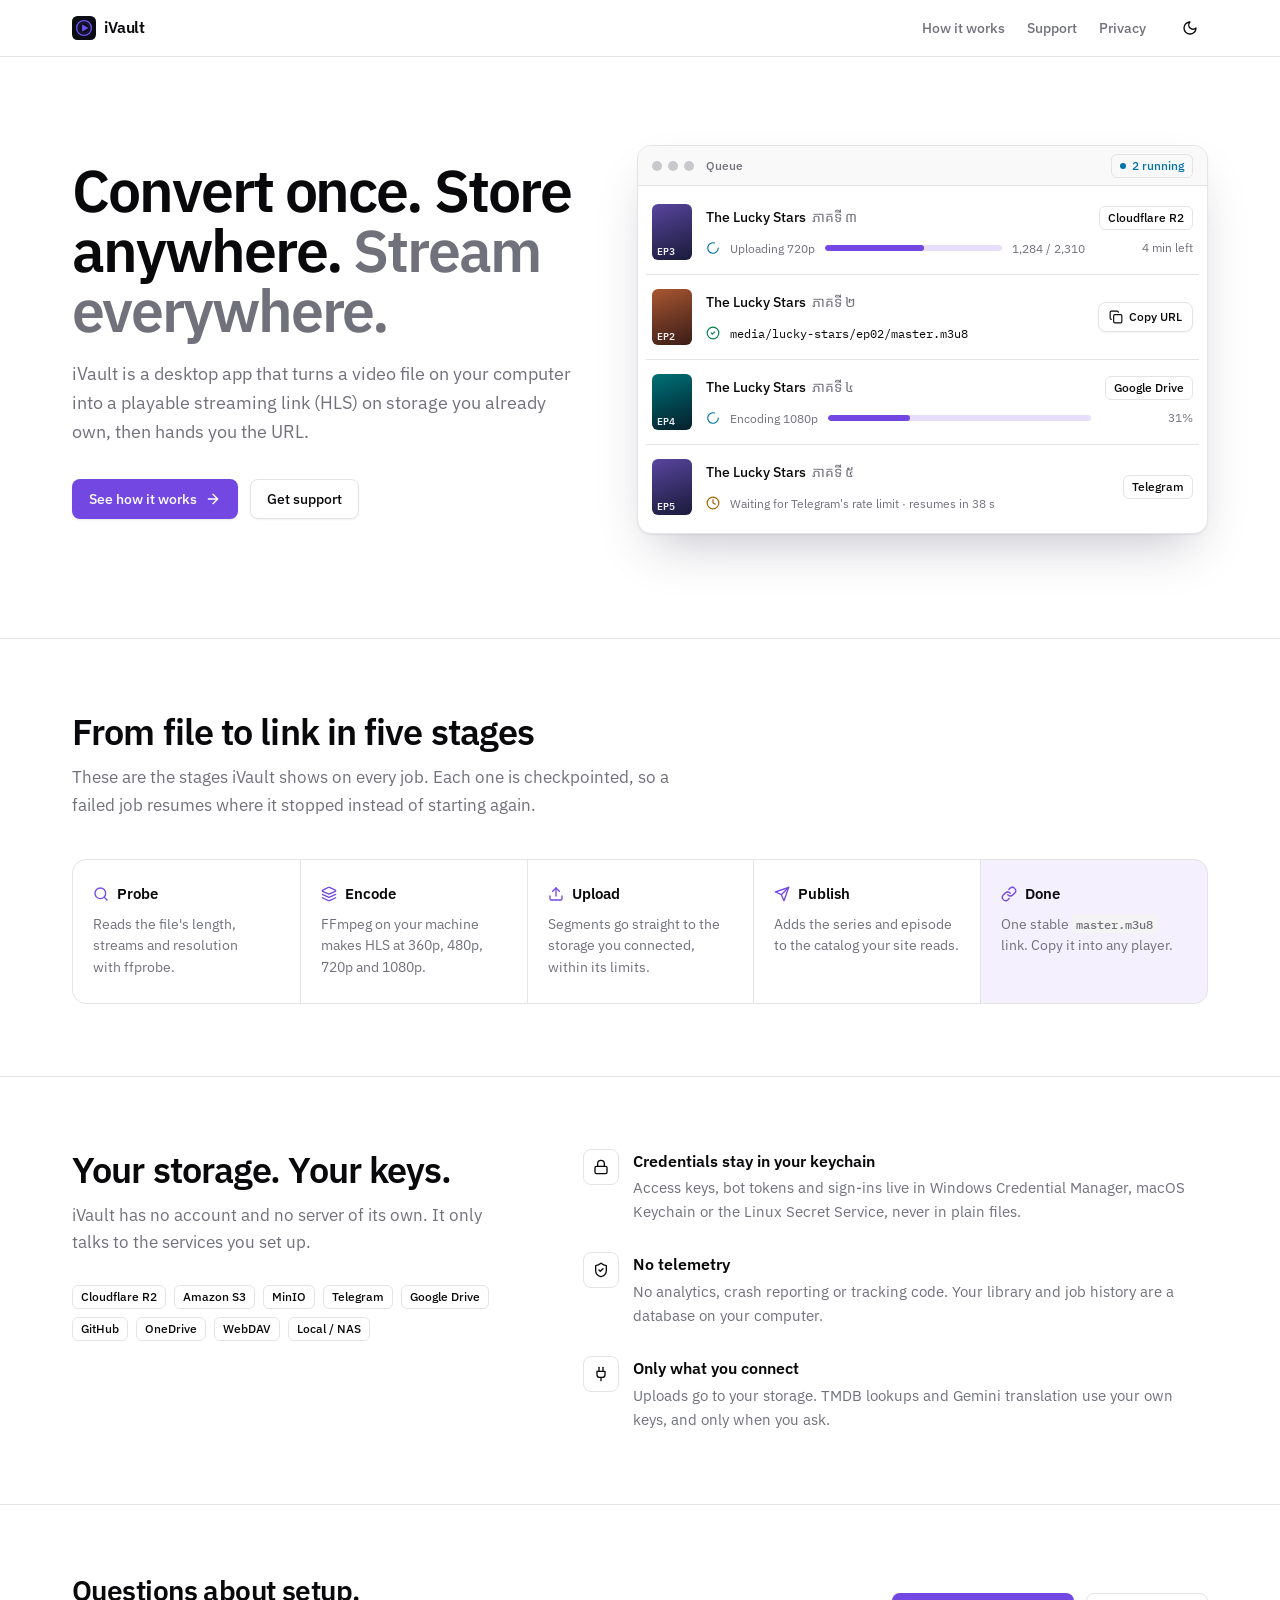
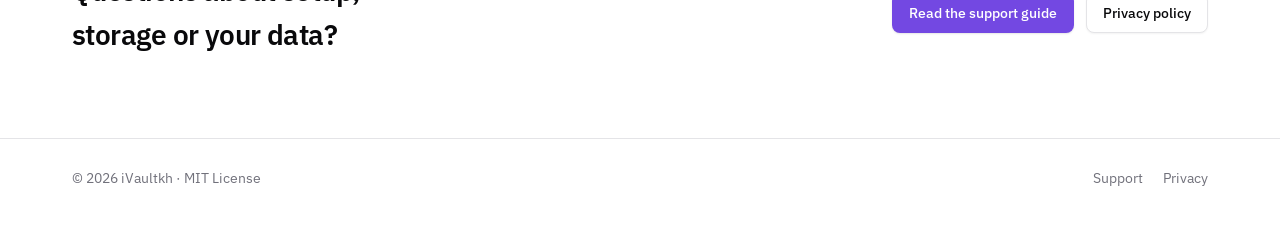
==== index.html @ d39bb7de "style: rebuild the site on the app's shadcn/ui theme Same tokens as the desktop app (zinc, violet pr" ====
<!doctype html>
<html lang="en">
<head>
  <meta charset="utf-8">
  <meta name="viewport" content="width=device-width, initial-scale=1">
  <title>iVault: video to a streaming link, on your own storage</title>
  <meta name="description" content="iVault turns a local video file into a stable HLS streaming link on storage you own: R2, S3, MinIO, Telegram, Google Drive, GitHub, OneDrive, WebDAV or a local folder.">
  <script src="assets/theme.js"></script>
  <link rel="icon" href="assets/logo.svg" type="image/svg+xml">
  <link rel="preconnect" href="https://fonts.googleapis.com">
  <link rel="preconnect" href="https://fonts.gstatic.com" crossorigin>
  <link rel="stylesheet" href="https://fonts.googleapis.com/css2?family=IBM+Plex+Mono:wght@400;500&family=IBM+Plex+Sans:wght@400;500;600&family=Noto+Sans+Khmer:wght@400;500&display=swap">
  <link rel="stylesheet" href="assets/site.css">
</head>
<body>
  <header class="site-header">
    <div class="container">
      <a class="logo" href="./"><img src="assets/logo.svg" alt="" width="24" height="24">iVault</a>
      <nav class="nav" aria-label="Site">
        <a class="wide" href="#how">How it works</a>
        <a href="support/">Support</a>
        <a href="privacy/">Privacy</a>
      </nav>
      <button class="btn btn-ghost btn-icon theme-toggle" type="button" aria-label="Toggle light and dark theme">
        <svg class="icon moon" viewBox="0 0 24 24" aria-hidden="true"><path d="M12 3a6 6 0 0 0 9 9 9 9 0 1 1-9-9Z"/></svg>
        <svg class="icon sun" viewBox="0 0 24 24" aria-hidden="true"><circle cx="12" cy="12" r="4"/><path d="M12 2v2M12 20v2m-7.07-17.07 1.41 1.41m11.32 11.32 1.41 1.41M2 12h2m16 0h2M6.34 17.66l-1.41 1.41M19.07 4.93l-1.41 1.41"/></svg>
      </button>
    </div>
  </header>

  <main>
    <section class="hero">
      <div class="container">
        <div>
          <h1>Convert once. Store anywhere. <span>Stream everywhere.</span></h1>
          <p class="lede">iVault is a desktop app that turns a video file on your computer into a playable streaming link (HLS) on storage you already own, then hands you the URL.</p>
          <div class="actions">
            <a class="btn btn-default" href="#how">
              See how it works
              <svg class="icon" viewBox="0 0 24 24" aria-hidden="true"><path d="M5 12h14m-7-7 7 7-7 7"/></svg>
            </a>
            <a class="btn btn-outline" href="support/">Get support</a>
          </div>
        </div>

        <figure class="window" style="margin:0" aria-label="The iVault queue, with four episodes in different stages">
          <div class="window-bar">
            <span class="lights" aria-hidden="true"><i></i><i></i><i></i></span>
            <span class="window-title">Queue</span>
            <span class="badge is-running"><span class="dot"></span>2 running</span>
          </div>
          <ul class="queue">
            <li class="job">
              <span class="poster" aria-hidden="true">EP3</span>
              <div class="job-title">The Lucky Stars<span class="km">ភាគទី ៣</span></div>
              <div class="job-side">
                <span class="badge">Cloudflare R2</span>
                <span class="tabular" style="color:var(--muted-foreground);font-size:12px">4 min left</span>
              </div>
              <div class="job-meta">
                <svg class="icon spin is-running" viewBox="0 0 24 24" aria-hidden="true" style="width:14px;height:14px"><path d="M21 12a9 9 0 1 1-6.22-8.56"/></svg>
                <span>Uploading 720p</span>
                <span class="progress live" style="--v:56%"><i></i></span>
                <span class="tabular count">1,284 / 2,310</span>
              </div>
            </li>
            <li class="job">
              <span class="poster p2" aria-hidden="true">EP2</span>
              <div class="job-title">The Lucky Stars<span class="km">ភាគទី ២</span></div>
              <div class="job-side">
                <span class="btn btn-outline btn-sm" aria-hidden="true">
                  <svg class="icon" viewBox="0 0 24 24" style="width:14px;height:14px"><rect width="14" height="14" x="8" y="8" rx="2"/><path d="M4 16c-1.1 0-2-.9-2-2V4c0-1.1.9-2 2-2h10c1.1 0 2 .9 2 2"/></svg>
                  Copy URL
                </span>
              </div>
              <div class="job-meta">
                <svg class="icon is-ready" viewBox="0 0 24 24" aria-hidden="true" style="width:14px;height:14px"><circle cx="12" cy="12" r="10"/><path d="m9 12 2 2 4-4"/></svg>
                <span class="url">media/lucky-stars/ep02/master.m3u8</span>
              </div>
            </li>
            <li class="job">
              <span class="poster p3" aria-hidden="true">EP4</span>
              <div class="job-title">The Lucky Stars<span class="km">ភាគទី ៤</span></div>
              <div class="job-side">
                <span class="badge">Google Drive</span>
                <span class="tabular" style="color:var(--muted-foreground);font-size:12px">31%</span>
              </div>
              <div class="job-meta">
                <svg class="icon spin is-running" viewBox="0 0 24 24" aria-hidden="true" style="width:14px;height:14px"><path d="M21 12a9 9 0 1 1-6.22-8.56"/></svg>
                <span>Encoding 1080p</span>
                <span class="progress" style="--v:31%"><i></i></span>
              </div>
            </li>
            <li class="job">
              <span class="poster" aria-hidden="true">EP5</span>
              <div class="job-title">The Lucky Stars<span class="km">ភាគទី ៥</span></div>
              <div class="job-side">
                <span class="badge">Telegram</span>
              </div>
              <div class="job-meta">
                <svg class="icon is-warn" viewBox="0 0 24 24" aria-hidden="true" style="width:14px;height:14px"><circle cx="12" cy="12" r="10"/><path d="M12 6v6l4 2"/></svg>
                <span class="grow">Waiting for Telegram's rate limit · resumes in <span class="tabular">38 s</span></span>
              </div>
            </li>
          </ul>
        </figure>
      </div>
    </section>

    <section class="section" id="how">
      <div class="container">
        <div class="section-head">
          <h2>From file to link in five stages</h2>
          <p>These are the stages iVault shows on every job. Each one is checkpointed, so a failed job resumes where it stopped instead of starting again.</p>
        </div>
        <ol class="pipeline">
          <li>
            <div class="stage"><svg class="icon" viewBox="0 0 24 24" aria-hidden="true"><circle cx="11" cy="11" r="8"/><path d="m21 21-4.3-4.3"/></svg>Probe</div>
            <p>Reads the file's length, streams and resolution with ffprobe.</p>
          </li>
          <li>
            <div class="stage"><svg class="icon" viewBox="0 0 24 24" aria-hidden="true"><path d="M12.83 2.18a2 2 0 0 0-1.66 0L2.6 6.08a1 1 0 0 0 0 1.83l8.58 3.91a2 2 0 0 0 1.66 0l8.58-3.9a1 1 0 0 0 0-1.83Z"/><path d="m22 17.65-9.17 4.16a2 2 0 0 1-1.66 0L2 17.65"/><path d="m22 12.65-9.17 4.16a2 2 0 0 1-1.66 0L2 12.65"/></svg>Encode</div>
            <p>FFmpeg on your machine makes HLS at 360p, 480p, 720p and 1080p.</p>
          </li>
          <li>
            <div class="stage"><svg class="icon" viewBox="0 0 24 24" aria-hidden="true"><path d="M21 15v4a2 2 0 0 1-2 2H5a2 2 0 0 1-2-2v-4"/><path d="m17 8-5-5-5 5"/><path d="M12 3v12"/></svg>Upload</div>
            <p>Segments go straight to the storage you connected, within its limits.</p>
          </li>
          <li>
            <div class="stage"><svg class="icon" viewBox="0 0 24 24" aria-hidden="true"><path d="m22 2-7 20-4-9-9-4Z"/><path d="M22 2 11 13"/></svg>Publish</div>
            <p>Adds the series and episode to the catalog your site reads.</p>
          </li>
          <li>
            <div class="stage"><svg class="icon" viewBox="0 0 24 24" aria-hidden="true"><path d="M10 13a5 5 0 0 0 7.54.54l3-3a5 5 0 0 0-7.07-7.07l-1.72 1.71"/><path d="M14 11a5 5 0 0 0-7.54-.54l-3 3a5 5 0 0 0 7.07 7.07l1.71-1.71"/></svg>Done</div>
            <p>One stable <code>master.m3u8</code> link. Copy it into any player.</p>
          </li>
        </ol>
      </div>
    </section>

    <section class="section">
      <div class="container split">
        <div class="section-head">
          <h2>Your storage. Your keys.</h2>
          <p>iVault has no account and no server of its own. It only talks to the services you set up.</p>
          <ul class="providers" aria-label="Supported storage">
            <li class="badge">Cloudflare R2</li><li class="badge">Amazon S3</li><li class="badge">MinIO</li>
            <li class="badge">Telegram</li><li class="badge">Google Drive</li><li class="badge">GitHub</li>
            <li class="badge">OneDrive</li><li class="badge">WebDAV</li><li class="badge">Local / NAS</li>
          </ul>
        </div>
        <ul class="facts">
          <li>
            <span class="icon-box"><svg class="icon" viewBox="0 0 24 24" aria-hidden="true"><rect width="18" height="11" x="3" y="11" rx="2"/><path d="M7 11V7a5 5 0 0 1 10 0v4"/></svg></span>
            <b>Credentials stay in your keychain</b>
            <p>Access keys, bot tokens and sign-ins live in Windows Credential Manager, macOS Keychain or the Linux Secret Service, never in plain files.</p>
          </li>
          <li>
            <span class="icon-box"><svg class="icon" viewBox="0 0 24 24" aria-hidden="true"><path d="M20 13c0 5-3.5 7.5-7.66 8.95a1 1 0 0 1-.67-.01C7.5 20.5 4 18 4 13V6a1 1 0 0 1 1-1c2 0 4.5-1.2 6.24-2.72a1.17 1.17 0 0 1 1.52 0C14.51 3.81 17 5 19 5a1 1 0 0 1 1 1z"/><path d="m9 12 2 2 4-4"/></svg></span>
            <b>No telemetry</b>
            <p>No analytics, crash reporting or tracking code. Your library and job history are a database on your computer.</p>
          </li>
          <li>
            <span class="icon-box"><svg class="icon" viewBox="0 0 24 24" aria-hidden="true"><path d="M12 22v-5"/><path d="M9 8V2"/><path d="M15 8V2"/><path d="M18 8v5a4 4 0 0 1-4 4h-4a4 4 0 0 1-4-4V8Z"/></svg></span>
            <b>Only what you connect</b>
            <p>Uploads go to your storage. TMDB lookups and Gemini translation use your own keys, and only when you ask.</p>
          </li>
        </ul>
      </div>
    </section>

    <section class="cta-band">
      <div class="container">
        <h2>Questions about setup, storage or your data?</h2>
        <div class="actions">
          <a class="btn btn-default" href="support/">Read the support guide</a>
          <a class="btn btn-outline" href="privacy/">Privacy policy</a>
        </div>
      </div>
    </section>
  </main>

  <footer class="site-footer">
    <div class="container">
      <span>© 2026 iVaultkh · MIT License</span>
      <nav aria-label="Footer"><a href="support/">Support</a><a href="privacy/">Privacy</a></nav>
    </div>
  </footer>
</body>
</html>
---- assets/site.css ----
/* iVault site. Tokens are copied from the desktop app's shadcn/ui theme
   (ivault/apps/desktop/src/assets/index.css) so the site and the app are one
   product: zinc neutrals, the brand violet as --primary, radius 0.625rem,
   IBM Plex. `.dark` on <html> switches theme, exactly as in the app. */

:root {
  --radius: 0.625rem;
  --background: oklch(1 0 0);
  --foreground: oklch(0.141 0.005 285.823);
  --card: oklch(1 0 0);
  --card-foreground: oklch(0.141 0.005 285.823);
  --primary: oklch(0.54 0.22 290);
  --primary-foreground: oklch(1 0 0);
  --secondary: oklch(0.967 0.001 286.375);
  --secondary-foreground: oklch(0.21 0.006 285.885);
  --muted: oklch(0.967 0.001 286.375);
  --muted-foreground: oklch(0.552 0.016 285.938);
  --accent: oklch(0.967 0.001 286.375);
  --accent-foreground: oklch(0.21 0.006 285.885);
  --border: oklch(0.92 0.004 286.32);
  --input: oklch(0.92 0.004 286.32);
  --ring: oklch(0.55 0.21 290);
  --link: oklch(0.5 0.22 290);
  --status-ready: oklch(0.52 0.14 155);
  --status-running: oklch(0.52 0.13 235);
  --status-warn: oklch(0.55 0.13 70);
  --shadow-window: 0 1px 2px oklch(0 0 0 / 0.06), 0 24px 48px -16px oklch(0.3 0.05 290 / 0.28);
  --font-sans: "IBM Plex Sans", "Noto Sans Khmer", ui-sans-serif, system-ui, -apple-system, "Segoe UI", sans-serif;
  --font-mono: "IBM Plex Mono", ui-monospace, SFMono-Regular, Menlo, "Noto Sans Khmer", monospace;
  --ease-out: cubic-bezier(0.16, 1, 0.3, 1);
  color-scheme: light;
}

.dark {
  --background: oklch(0.141 0.005 285.823);
  --foreground: oklch(0.985 0 0);
  --card: oklch(0.21 0.006 285.885);
  --card-foreground: oklch(0.985 0 0);
  --primary: oklch(0.58 0.21 290);
  --primary-foreground: oklch(1 0 0);
  --secondary: oklch(0.274 0.006 286.033);
  --secondary-foreground: oklch(0.985 0 0);
  --muted: oklch(0.274 0.006 286.033);
  --muted-foreground: oklch(0.705 0.015 286.067);
  --accent: oklch(0.274 0.006 286.033);
  --accent-foreground: oklch(0.985 0 0);
  --border: oklch(1 0 0 / 10%);
  --input: oklch(1 0 0 / 15%);
  --ring: oklch(0.68 0.18 290);
  --link: oklch(0.78 0.13 290);
  --status-ready: oklch(0.8 0.16 158);
  --status-running: oklch(0.82 0.12 210);
  --status-warn: oklch(0.85 0.14 85);
  --shadow-window: 0 1px 2px oklch(0 0 0 / 0.4), 0 32px 64px -20px oklch(0 0 0 / 0.7);
  color-scheme: dark;
}

/* ---------- base ---------- */
*, *::before, *::after { box-sizing: border-box; border-color: var(--border); }
html { -webkit-text-size-adjust: 100%; scroll-padding-top: 80px; scrollbar-color: color-mix(in oklch, var(--muted-foreground) 45%, transparent) transparent; }
body {
  margin: 0;
  background: var(--background);
  color: var(--foreground);
  font: 400 16px/1.6 var(--font-sans);
  -webkit-font-smoothing: antialiased;
}
::selection { background: color-mix(in oklch, var(--primary) 30%, transparent); }
:focus-visible { outline: 2px solid var(--ring); outline-offset: 2px; border-radius: calc(var(--radius) - 4px); }
a { color: inherit; text-underline-offset: 4px; }
code { font-family: var(--font-mono); font-size: 0.875em; }
p code, li code, td code {
  background: var(--muted); border-radius: calc(var(--radius) - 6px);
  padding: 0.1em 0.35em; font-weight: 500;
}
h1, h2, h3 { text-wrap: balance; }
p { text-wrap: pretty; }
.tabular { font-variant-numeric: tabular-nums; }

.icon {
  width: 16px; height: 16px; flex: none;
  fill: none; stroke: currentColor; stroke-width: 2; stroke-linecap: round; stroke-linejoin: round;
}

.container { width: 100%; max-width: 1200px; margin: 0 auto; padding: 0 16px; }
@media (min-width: 768px) { .container { padding: 0 32px; } }

/* ---------- header ---------- */
.site-header {
  position: sticky; top: 0; z-index: 10;
  border-bottom: 1px solid var(--border);
  background: color-mix(in oklch, var(--background) 88%, transparent);
  backdrop-filter: saturate(1.4) blur(10px);
}
.site-header .container { display: flex; align-items: center; gap: 16px; height: 56px; }
.logo { display: inline-flex; align-items: center; gap: 8px; font-weight: 600; text-decoration: none; letter-spacing: -0.01em; }
.logo img { width: 24px; height: 24px; }
.nav { display: flex; align-items: center; gap: 2px; margin-left: auto; }
.nav a {
  font-size: 14px; font-weight: 500; color: var(--muted-foreground); text-decoration: none;
  padding: 6px 10px; border-radius: calc(var(--radius) - 2px);
  transition: color 150ms, background-color 150ms;
}
.nav a:hover { color: var(--foreground); background: var(--accent); }
.nav a[aria-current="page"] { color: var(--foreground); }

/* ---------- shadcn: button ---------- */
.btn {
  display: inline-flex; align-items: center; justify-content: center; gap: 8px;
  height: 40px; padding: 0 16px; border-radius: calc(var(--radius) - 2px);
  font: 500 14px/1 var(--font-sans); white-space: nowrap; text-decoration: none; cursor: pointer;
  border: 1px solid transparent; color: inherit; background: none;
  transition: background-color 150ms, color 150ms, border-color 150ms;
}
.btn-default { background: var(--primary); color: var(--primary-foreground); box-shadow: 0 1px 2px oklch(0 0 0 / 0.1); }
.btn-default:hover { background: color-mix(in oklch, var(--primary) 88%, black); }
.btn-outline { background: var(--background); border-color: var(--input); color: var(--foreground); box-shadow: 0 1px 2px oklch(0 0 0 / 0.05); }
.btn-outline:hover { background: var(--accent); }
.btn-ghost:hover { background: var(--accent); }
.btn-sm { height: 30px; padding: 0 10px; font-size: 12px; gap: 6px; }
.btn-icon { width: 36px; height: 36px; padding: 0; }

/* the toggle shows the theme you would switch to */
.theme-toggle .sun { display: none; }
.dark .theme-toggle .sun { display: block; }
.dark .theme-toggle .moon { display: none; }

/* ---------- shadcn: badge ---------- */
.badge {
  display: inline-flex; align-items: center; gap: 6px;
  border: 1px solid var(--border); border-radius: calc(var(--radius) - 4px);
  padding: 2px 8px; font-size: 12px; font-weight: 500; line-height: 18px; white-space: nowrap;
}
.badge .dot { width: 6px; height: 6px; border-radius: 50%; background: currentColor; }
.is-ready { color: var(--status-ready); }
.is-running { color: var(--status-running); }
.is-warn { color: var(--status-warn); }

/* ---------- hero ---------- */
.hero { padding: 56px 0 72px; }
.hero .container { display: grid; gap: 48px; align-items: center; }
@media (min-width: 1024px) {
  .hero { padding: 88px 0 104px; }
  .hero .container { grid-template-columns: minmax(0, 1fr) minmax(0, 1.12fr); gap: 56px; }
}
.hero h1 {
  margin: 0 0 20px; font-weight: 600; letter-spacing: -0.035em; line-height: 1.02;
  font-size: clamp(40px, 4.6vw, 62px);
}
.hero h1 span { color: var(--muted-foreground); }
.lede { margin: 0 0 32px; font-size: 18px; line-height: 1.6; color: var(--muted-foreground); max-width: 46ch; }
.actions { display: flex; flex-wrap: wrap; gap: 12px; }

/* The app, drawn: one queue window, the thing iVault actually is. */
.window {
  border: 1px solid var(--border); border-radius: calc(var(--radius) + 4px);
  background: var(--card); box-shadow: var(--shadow-window); overflow: hidden;
  font-size: 13px;
}
.window-bar {
  display: flex; align-items: center; gap: 12px; height: 40px; padding: 0 14px;
  border-bottom: 1px solid var(--border); background: color-mix(in oklch, var(--muted) 55%, var(--card));
}
.lights { display: flex; gap: 6px; }
.lights i { width: 10px; height: 10px; border-radius: 50%; background: color-mix(in oklch, var(--muted-foreground) 35%, transparent); }
.window-title { font-weight: 500; color: var(--muted-foreground); font-size: 12px; }
.window-bar .badge { margin-left: auto; }
.queue { list-style: none; margin: 0; padding: 4px 8px; }
.job {
  display: grid; grid-template-columns: 40px minmax(0, 1fr) auto; gap: 6px 14px; align-items: center;
  padding: 14px 6px;
}
.job + .job { border-top: 1px solid var(--border); }
.poster {
  grid-row: span 2; width: 40px; height: 56px; border-radius: 6px;
  background: linear-gradient(160deg, oklch(0.46 0.14 290), oklch(0.24 0.06 280));
  display: grid; place-items: end start; padding: 5px;
  color: oklch(1 0 0 / 0.92); font: 600 10px/1 var(--font-mono);
}
.poster.p2 { background: linear-gradient(160deg, oklch(0.55 0.12 45), oklch(0.27 0.05 30)); }
.poster.p3 { background: linear-gradient(160deg, oklch(0.5 0.09 200), oklch(0.23 0.04 230)); }
.job-title { font-weight: 500; font-size: 14px; white-space: nowrap; overflow: hidden; text-overflow: ellipsis; }
.job-title .km { color: var(--muted-foreground); font-weight: 400; margin-left: 6px; }
.job-meta { display: flex; align-items: center; gap: 10px; color: var(--muted-foreground); font-size: 12px; min-width: 0; }
.job-meta .url { flex: 1; min-width: 0; font-family: var(--font-mono); overflow: hidden; text-overflow: ellipsis; white-space: nowrap; color: var(--foreground); }
.job-meta .grow { flex: 1; min-width: 0; }
.job-side { grid-row: span 2; display: flex; flex-direction: column; align-items: flex-end; gap: 8px; }
.progress { position: relative; height: 6px; border-radius: 999px; background: color-mix(in oklch, var(--primary) 18%, transparent); overflow: hidden; flex: 1; min-width: 60px; }
.progress > i { position: absolute; inset: 0 auto 0 0; width: var(--v); background: var(--primary); border-radius: inherit; }
.spin { animation: spin 1s linear infinite; }
@keyframes spin { to { transform: rotate(360deg); } }

/* The one authored moment: the running upload keeps moving. */
.progress.live > i { animation: fill 9s var(--ease-out) infinite alternate; }
@keyframes fill { from { width: 48%; } to { width: 71%; } }
@media (prefers-reduced-motion: reduce) {
  .spin, .progress.live > i { animation: none; }
}
@media (max-width: 560px) {
  .job { grid-template-columns: 34px minmax(0, 1fr); }
  .poster { grid-row: span 3; width: 34px; height: 48px; align-self: start; }
  .job-side { grid-column: 2; grid-row: auto; flex-direction: row; align-items: center; }
  .job-meta { grid-column: 2; flex-wrap: wrap; row-gap: 6px; }
  .job-meta .progress { flex-basis: 100%; order: 3; }
  .job-meta .count { display: none; }
  .nav .wide { display: none; }
  .window-bar .badge { display: none; }
}

/* ---------- sections ---------- */
.section { padding: 72px 0; border-top: 1px solid var(--border); }
.section-head { max-width: 640px; margin-bottom: 40px; }
.section h2 { margin: 0 0 12px; font-size: clamp(26px, 3.4vw, 36px); line-height: 1.15; letter-spacing: -0.025em; font-weight: 600; }
.section-head p { margin: 0; color: var(--muted-foreground); font-size: 17px; }

/* Pipeline: one strip, with the stage names the app shows. */
.pipeline {
  list-style: none; margin: 0; padding: 0;
  display: grid; grid-template-columns: repeat(5, minmax(0, 1fr));
  border: 1px solid var(--border); border-radius: calc(var(--radius) + 4px); overflow: hidden;
}
.pipeline li { padding: 22px 20px 24px; }
.pipeline li + li { border-left: 1px solid var(--border); }
.stage { display: flex; align-items: center; gap: 8px; font-weight: 600; font-size: 15px; margin-bottom: 8px; }
.stage .icon { color: var(--primary); }
.pipeline p { margin: 0; font-size: 14px; color: var(--muted-foreground); line-height: 1.55; }
.pipeline li:last-child { background: color-mix(in oklch, var(--primary) 8%, transparent); }
@media (max-width: 900px) {
  .pipeline { grid-template-columns: 1fr; }
  .pipeline li + li { border-left: 0; border-top: 1px solid var(--border); }
}

.split { display: grid; gap: 40px; }
@media (min-width: 900px) { .split { grid-template-columns: minmax(0, 5fr) minmax(0, 7fr); gap: 64px; } }
.split .section-head { margin: 0; }
.facts { list-style: none; margin: 0; padding: 0; display: grid; gap: 28px; }
.facts li { display: grid; grid-template-columns: 36px 1fr; gap: 2px 14px; }
.icon-box {
  grid-row: span 2; width: 36px; height: 36px; display: grid; place-items: center;
  border: 1px solid var(--border); border-radius: calc(var(--radius) - 2px); background: var(--card);
}
.facts b { font-weight: 600; }
.facts p { margin: 0; color: var(--muted-foreground); font-size: 15px; }
.providers { display: flex; flex-wrap: wrap; gap: 8px; margin: 28px 0 0; padding: 0; list-style: none; }

.cta-band { padding: 64px 0 80px; border-top: 1px solid var(--border); }
.cta-band .container { display: flex; flex-wrap: wrap; align-items: center; justify-content: space-between; gap: 24px; }
.cta-band h2 { margin: 0; font-size: clamp(22px, 2.6vw, 28px); letter-spacing: -0.02em; font-weight: 600; max-width: 30ch; }

/* ---------- docs layout (privacy, support) ---------- */
.docs { display: grid; gap: 48px; padding-top: 48px; padding-bottom: 96px; }
@media (min-width: 1024px) { .docs { grid-template-columns: minmax(0, 1fr) 200px; gap: 72px; padding-top: 64px; } }
.prose { max-width: 72ch; min-width: 0; }
.prose h1 { margin: 0 0 12px; font-size: clamp(32px, 4.4vw, 44px); letter-spacing: -0.03em; line-height: 1.1; font-weight: 600; }
.prose .meta { margin: 0 0 32px; color: var(--muted-foreground); font-size: 15px; }
.prose h2 { margin: 56px 0 12px; font-size: 22px; letter-spacing: -0.015em; font-weight: 600; padding-bottom: 8px; border-bottom: 1px solid var(--border); }
.prose h3 { margin: 28px 0 6px; font-size: 17px; font-weight: 600; }
.prose p, .prose li { color: color-mix(in oklch, var(--foreground) 86%, var(--muted-foreground)); }
.prose ul, .prose ol { padding-left: 20px; }
.prose li { margin: 8px 0; }
.prose li::marker { color: var(--muted-foreground); }
.prose a:not(.btn) { color: var(--link); font-weight: 500; }

.toc { position: sticky; top: 88px; align-self: start; font-size: 14px; display: none; }
@media (min-width: 1024px) { .toc { display: block; } }
.toc p { margin: 0 0 10px; font-weight: 500; }
.toc ul { list-style: none; margin: 0; padding: 0; display: grid; gap: 8px; }
.toc a { color: var(--muted-foreground); text-decoration: none; }
.toc a:hover { color: var(--foreground); }

/* shadcn: alert */
.alert {
  display: grid; grid-template-columns: 16px 1fr; gap: 4px 12px;
  border: 1px solid var(--border); border-radius: var(--radius); background: var(--card);
  padding: 16px;
}
.alert .icon { color: var(--primary); margin-top: 4px; }
.alert-title { font-weight: 600; }
.alert-body { grid-column: 2; margin: 0; color: var(--muted-foreground) !important; font-size: 15px; }

/* shadcn: table */
.table-wrap { border: 1px solid var(--border); border-radius: var(--radius); overflow-x: auto; margin: 16px 0; }
.table-wrap table { width: 100%; min-width: 600px; border-collapse: collapse; font-size: 14px; }
.table-wrap th {
  text-align: left; font-weight: 500; color: var(--muted-foreground);
  height: 40px; padding: 0 14px; background: color-mix(in oklch, var(--muted) 50%, transparent);
  border-bottom: 1px solid var(--border);
}
.table-wrap td { padding: 12px 14px; vertical-align: top; border-bottom: 1px solid var(--border); }
.table-wrap tr:last-child td { border-bottom: 0; }
.table-wrap td:first-child { font-weight: 500; }
.table-wrap td small { display: block; color: var(--muted-foreground); font-weight: 400; font-size: 13px; }

/* shadcn: card */
.card { border: 1px solid var(--border); border-radius: calc(var(--radius) + 4px); background: var(--card); color: var(--card-foreground); padding: 24px; }
.contact { display: flex; flex-wrap: wrap; align-items: center; justify-content: space-between; gap: 16px 24px; }
.contact h2 { margin: 0 0 4px; font-size: 18px; border: 0; padding: 0; letter-spacing: -0.01em; }
.contact p { margin: 0; color: var(--muted-foreground); font-size: 15px; max-width: 52ch; }

/* shadcn: accordion, on native <details> */
.accordion { border-top: 1px solid var(--border); }
.prose h2 + .accordion { border-top: 0; }
.accordion details { border-bottom: 1px solid var(--border); }
.accordion summary {
  display: flex; align-items: center; justify-content: space-between; gap: 16px;
  padding: 16px 0; font-weight: 500; cursor: pointer; list-style: none;
}
.accordion summary::-webkit-details-marker { display: none; }
.accordion summary:hover { text-decoration: underline; }
.accordion summary .icon { color: var(--muted-foreground); transition: transform 200ms var(--ease-out); }
.accordion details[open] summary .icon { transform: rotate(180deg); }
.accordion .panel { padding: 0 0 18px; }
.accordion .panel p { margin: 0 0 10px; }
.accordion .panel ol { margin: 0; }

/* ---------- footer ---------- */
.site-footer { border-top: 1px solid var(--border); padding: 28px 0 36px; font-size: 14px; color: var(--muted-foreground); }
.site-footer .container { display: flex; flex-wrap: wrap; gap: 12px 24px; justify-content: space-between; align-items: center; }
.site-footer nav { display: flex; gap: 20px; }
.site-footer a { text-decoration: none; }
.site-footer a:hover { color: var(--foreground); }
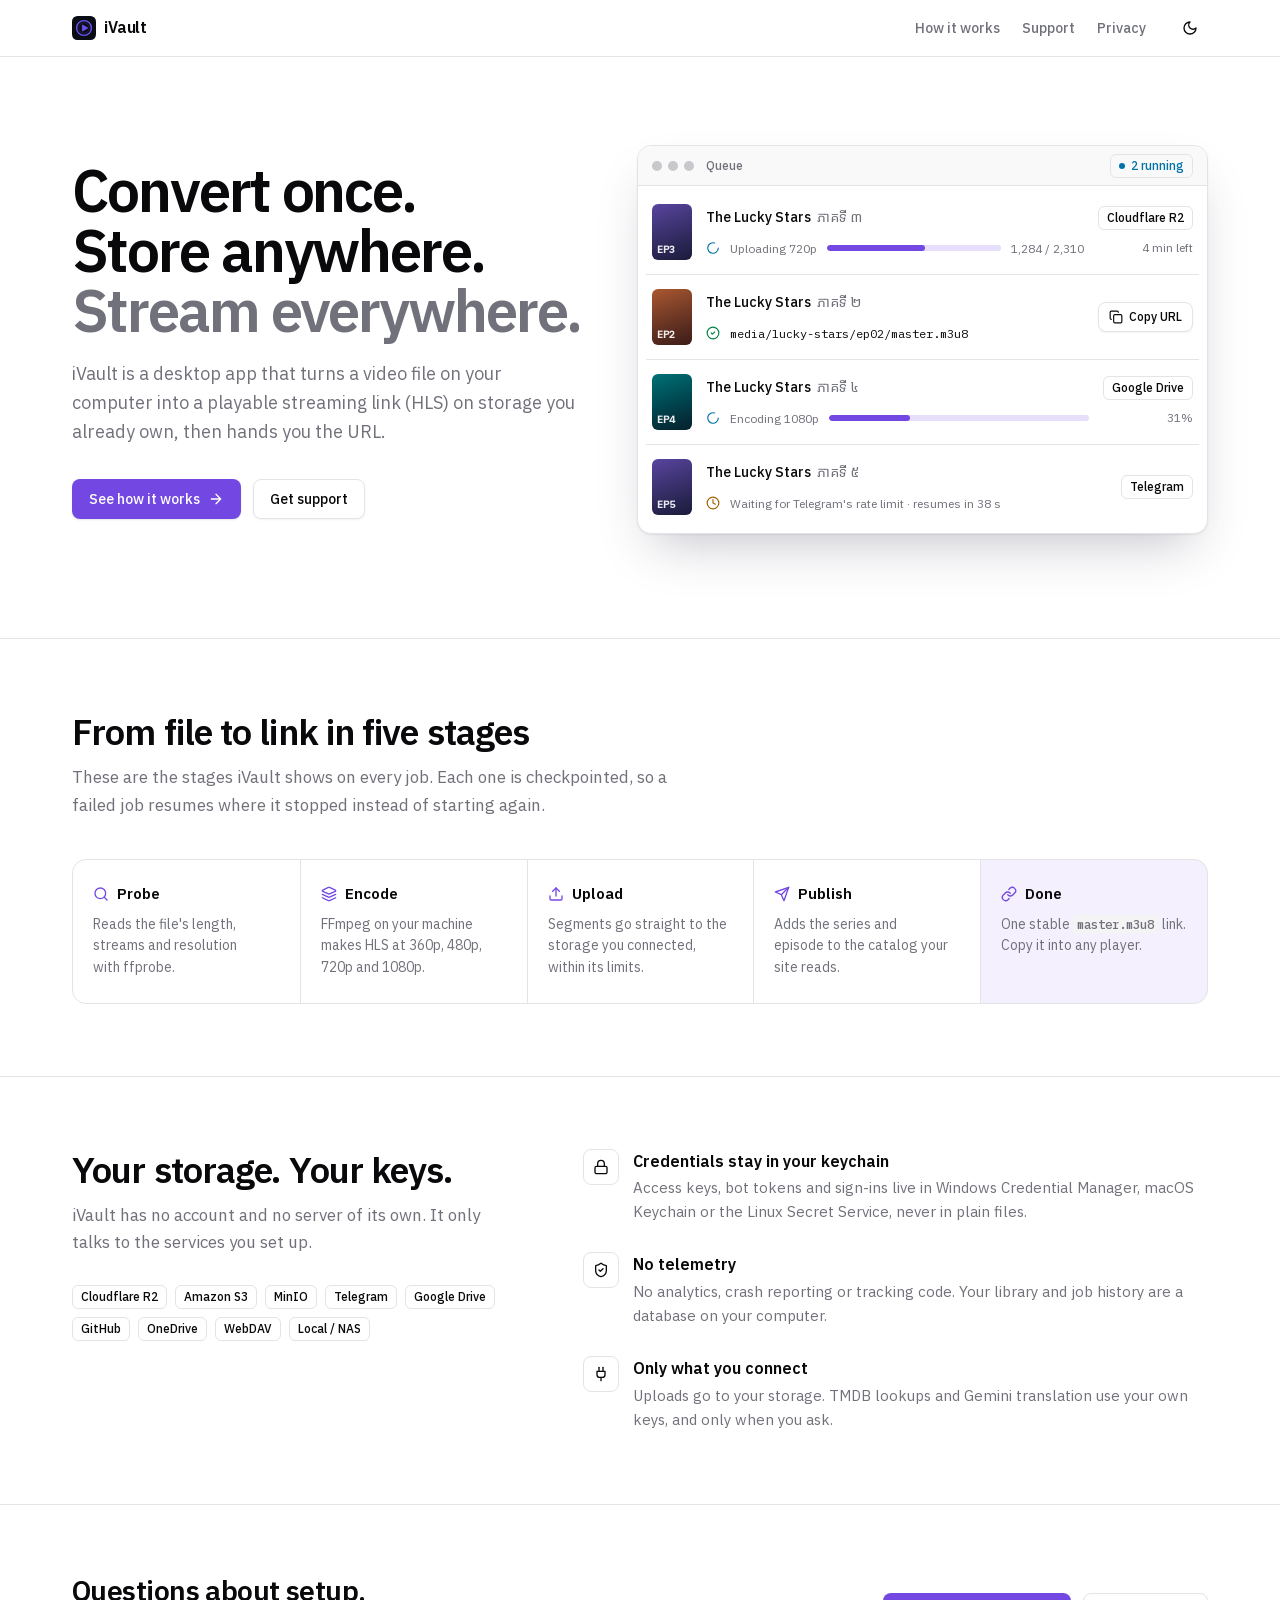
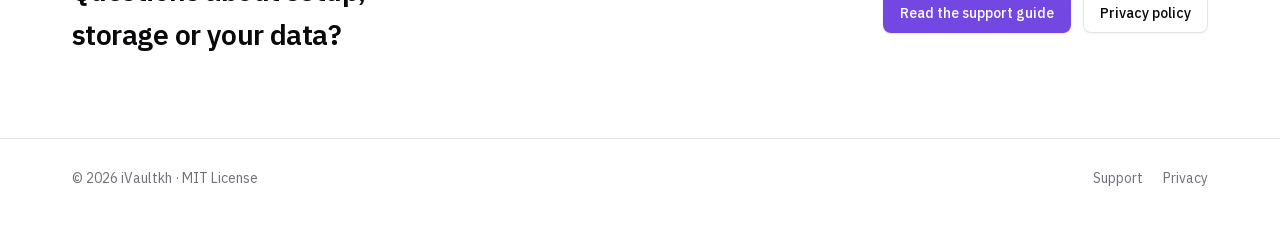
==== commit e5193f2f: "perf(privacy): self-host the fonts; the site makes no third-party requests IBM Plex Sans/Mono and No" ====
--- a/index.html
+++ b/index.html
@@ -7,9 +7,7 @@
   <meta name="description" content="iVault turns a local video file into a stable HLS streaming link on storage you own: R2, S3, MinIO, Telegram, Google Drive, GitHub, OneDrive, WebDAV or a local folder.">
   <script src="assets/theme.js"></script>
   <link rel="icon" href="assets/logo.svg" type="image/svg+xml">
-  <link rel="preconnect" href="https://fonts.googleapis.com">
-  <link rel="preconnect" href="https://fonts.gstatic.com" crossorigin>
-  <link rel="stylesheet" href="https://fonts.googleapis.com/css2?family=IBM+Plex+Mono:wght@400;500&family=IBM+Plex+Sans:wght@400;500;600&family=Noto+Sans+Khmer:wght@400;500&display=swap">
+  <link rel="stylesheet" href="assets/fonts.css">
   <link rel="stylesheet" href="assets/site.css">
 </head>
 <body>
--- a/assets/fonts.css
+++ b/assets/fonts.css
@@ -0,0 +1,158 @@
+/* Self-hosted from Google Fonts (OFL): IBM Plex Sans, IBM Plex Mono and
+   Noto Sans Khmer, Latin and Khmer subsets only. No request leaves this site. */
+/* latin-ext */
+@font-face {
+  font-family: 'IBM Plex Mono';
+  font-style: normal;
+  font-weight: 400;
+  font-display: swap;
+  src: url(fonts/ibm-plex-mono-latin-ext-400.woff2) format('woff2');
+  unicode-range: U+0100-02BA, U+02BD-02C5, U+02C7-02CC, U+02CE-02D7, U+02DD-02FF, U+0304, U+0308, U+0329, U+1D00-1DBF, U+1E00-1E9F, U+1EF2-1EFF, U+2020, U+20A0-20AB, U+20AD-20C0, U+2113, U+2C60-2C7F, U+A720-A7FF;
+}
+/* latin */
+@font-face {
+  font-family: 'IBM Plex Mono';
+  font-style: normal;
+  font-weight: 400;
+  font-display: swap;
+  src: url(fonts/ibm-plex-mono-latin-400.woff2) format('woff2');
+  unicode-range: U+0000-00FF, U+0131, U+0152-0153, U+02BB-02BC, U+02C6, U+02DA, U+02DC, U+0304, U+0308, U+0329, U+2000-206F, U+20AC, U+2122, U+2191, U+2193, U+2212, U+2215, U+FEFF, U+FFFD;
+}
+/* latin-ext */
+@font-face {
+  font-family: 'IBM Plex Mono';
+  font-style: normal;
+  font-weight: 500;
+  font-display: swap;
+  src: url(fonts/ibm-plex-mono-latin-ext-500.woff2) format('woff2');
+  unicode-range: U+0100-02BA, U+02BD-02C5, U+02C7-02CC, U+02CE-02D7, U+02DD-02FF, U+0304, U+0308, U+0329, U+1D00-1DBF, U+1E00-1E9F, U+1EF2-1EFF, U+2020, U+20A0-20AB, U+20AD-20C0, U+2113, U+2C60-2C7F, U+A720-A7FF;
+}
+/* latin */
+@font-face {
+  font-family: 'IBM Plex Mono';
+  font-style: normal;
+  font-weight: 500;
+  font-display: swap;
+  src: url(fonts/ibm-plex-mono-latin-500.woff2) format('woff2');
+  unicode-range: U+0000-00FF, U+0131, U+0152-0153, U+02BB-02BC, U+02C6, U+02DA, U+02DC, U+0304, U+0308, U+0329, U+2000-206F, U+20AC, U+2122, U+2191, U+2193, U+2212, U+2215, U+FEFF, U+FFFD;
+}
+/* latin-ext */
+@font-face {
+  font-family: 'IBM Plex Sans';
+  font-style: normal;
+  font-weight: 400;
+  font-stretch: 100%;
+  font-display: swap;
+  src: url(fonts/ibm-plex-sans-latin-ext-400.woff2) format('woff2');
+  unicode-range: U+0100-02BA, U+02BD-02C5, U+02C7-02CC, U+02CE-02D7, U+02DD-02FF, U+0304, U+0308, U+0329, U+1D00-1DBF, U+1E00-1E9F, U+1EF2-1EFF, U+2020, U+20A0-20AB, U+20AD-20C0, U+2113, U+2C60-2C7F, U+A720-A7FF;
+}
+/* latin */
+@font-face {
+  font-family: 'IBM Plex Sans';
+  font-style: normal;
+  font-weight: 400;
+  font-stretch: 100%;
+  font-display: swap;
+  src: url(fonts/ibm-plex-sans-latin-400.woff2) format('woff2');
+  unicode-range: U+0000-00FF, U+0131, U+0152-0153, U+02BB-02BC, U+02C6, U+02DA, U+02DC, U+0304, U+0308, U+0329, U+2000-206F, U+20AC, U+2122, U+2191, U+2193, U+2212, U+2215, U+FEFF, U+FFFD;
+}
+/* latin-ext */
+@font-face {
+  font-family: 'IBM Plex Sans';
+  font-style: normal;
+  font-weight: 500;
+  font-stretch: 100%;
+  font-display: swap;
+  src: url(fonts/ibm-plex-sans-latin-ext-400.woff2) format('woff2');
+  unicode-range: U+0100-02BA, U+02BD-02C5, U+02C7-02CC, U+02CE-02D7, U+02DD-02FF, U+0304, U+0308, U+0329, U+1D00-1DBF, U+1E00-1E9F, U+1EF2-1EFF, U+2020, U+20A0-20AB, U+20AD-20C0, U+2113, U+2C60-2C7F, U+A720-A7FF;
+}
+/* latin */
+@font-face {
+  font-family: 'IBM Plex Sans';
+  font-style: normal;
+  font-weight: 500;
+  font-stretch: 100%;
+  font-display: swap;
+  src: url(fonts/ibm-plex-sans-latin-400.woff2) format('woff2');
+  unicode-range: U+0000-00FF, U+0131, U+0152-0153, U+02BB-02BC, U+02C6, U+02DA, U+02DC, U+0304, U+0308, U+0329, U+2000-206F, U+20AC, U+2122, U+2191, U+2193, U+2212, U+2215, U+FEFF, U+FFFD;
+}
+/* latin-ext */
+@font-face {
+  font-family: 'IBM Plex Sans';
+  font-style: normal;
+  font-weight: 600;
+  font-stretch: 100%;
+  font-display: swap;
+  src: url(fonts/ibm-plex-sans-latin-ext-400.woff2) format('woff2');
+  unicode-range: U+0100-02BA, U+02BD-02C5, U+02C7-02CC, U+02CE-02D7, U+02DD-02FF, U+0304, U+0308, U+0329, U+1D00-1DBF, U+1E00-1E9F, U+1EF2-1EFF, U+2020, U+20A0-20AB, U+20AD-20C0, U+2113, U+2C60-2C7F, U+A720-A7FF;
+}
+/* latin */
+@font-face {
+  font-family: 'IBM Plex Sans';
+  font-style: normal;
+  font-weight: 600;
+  font-stretch: 100%;
+  font-display: swap;
+  src: url(fonts/ibm-plex-sans-latin-400.woff2) format('woff2');
+  unicode-range: U+0000-00FF, U+0131, U+0152-0153, U+02BB-02BC, U+02C6, U+02DA, U+02DC, U+0304, U+0308, U+0329, U+2000-206F, U+20AC, U+2122, U+2191, U+2193, U+2212, U+2215, U+FEFF, U+FFFD;
+}
+/* khmer */
+@font-face {
+  font-family: 'Noto Sans Khmer';
+  font-style: normal;
+  font-weight: 400;
+  font-stretch: 100%;
+  font-display: swap;
+  src: url(fonts/noto-sans-khmer-khmer-400.woff2) format('woff2');
+  unicode-range: U+1780-17FF, U+19E0-19FF, U+200C-200D, U+25CC;
+}
+/* latin-ext */
+@font-face {
+  font-family: 'Noto Sans Khmer';
+  font-style: normal;
+  font-weight: 400;
+  font-stretch: 100%;
+  font-display: swap;
+  src: url(fonts/noto-sans-khmer-latin-ext-400.woff2) format('woff2');
+  unicode-range: U+0100-02BA, U+02BD-02C5, U+02C7-02CC, U+02CE-02D7, U+02DD-02FF, U+0304, U+0308, U+0329, U+1D00-1DBF, U+1E00-1E9F, U+1EF2-1EFF, U+2020, U+20A0-20AB, U+20AD-20C0, U+2113, U+2C60-2C7F, U+A720-A7FF;
+}
+/* latin */
+@font-face {
+  font-family: 'Noto Sans Khmer';
+  font-style: normal;
+  font-weight: 400;
+  font-stretch: 100%;
+  font-display: swap;
+  src: url(fonts/noto-sans-khmer-latin-400.woff2) format('woff2');
+  unicode-range: U+0000-00FF, U+0131, U+0152-0153, U+02BB-02BC, U+02C6, U+02DA, U+02DC, U+0304, U+0308, U+0329, U+2000-206F, U+20AC, U+2122, U+2191, U+2193, U+2212, U+2215, U+FEFF, U+FFFD;
+}
+/* khmer */
+@font-face {
+  font-family: 'Noto Sans Khmer';
+  font-style: normal;
+  font-weight: 500;
+  font-stretch: 100%;
+  font-display: swap;
+  src: url(fonts/noto-sans-khmer-khmer-400.woff2) format('woff2');
+  unicode-range: U+1780-17FF, U+19E0-19FF, U+200C-200D, U+25CC;
+}
+/* latin-ext */
+@font-face {
+  font-family: 'Noto Sans Khmer';
+  font-style: normal;
+  font-weight: 500;
+  font-stretch: 100%;
+  font-display: swap;
+  src: url(fonts/noto-sans-khmer-latin-ext-400.woff2) format('woff2');
+  unicode-range: U+0100-02BA, U+02BD-02C5, U+02C7-02CC, U+02CE-02D7, U+02DD-02FF, U+0304, U+0308, U+0329, U+1D00-1DBF, U+1E00-1E9F, U+1EF2-1EFF, U+2020, U+20A0-20AB, U+20AD-20C0, U+2113, U+2C60-2C7F, U+A720-A7FF;
+}
+/* latin */
+@font-face {
+  font-family: 'Noto Sans Khmer';
+  font-style: normal;
+  font-weight: 500;
+  font-stretch: 100%;
+  font-display: swap;
+  src: url(fonts/noto-sans-khmer-latin-400.woff2) format('woff2');
+  unicode-range: U+0000-00FF, U+0131, U+0152-0153, U+02BB-02BC, U+02C6, U+02DA, U+02DC, U+0304, U+0308, U+0329, U+2000-206F, U+20AC, U+2122, U+2191, U+2193, U+2212, U+2215, U+FEFF, U+FFFD;
+}
--- a/assets/site.css
+++ b/assets/site.css
@@ -319,3 +319,105 @@
 .site-footer nav { display: flex; gap: 20px; }
 .site-footer a { text-decoration: none; }
 .site-footer a:hover { color: var(--foreground); }
+
+/* ---------- privacy policy: trust layout ----------
+   Structure after cloudflare.com's privacy pages (a promise first, the
+   effective date and version up top, numbered sections you can cite, every
+   third party named, a changelog, a person to write to), in iVault's own
+   tokens. */
+.policy-hero {
+  border-bottom: 1px solid var(--border);
+  background:
+    radial-gradient(60rem 24rem at 85% -10%, color-mix(in oklch, var(--primary) 12%, transparent), transparent 70%),
+    color-mix(in oklch, var(--muted) 45%, var(--background));
+}
+.policy-hero .container { padding-top: 56px; padding-bottom: 56px; }
+@media (min-width: 1024px) { .policy-hero .container { padding-top: 88px; padding-bottom: 80px; } }
+.crumbs { display: flex; gap: 8px; align-items: center; margin: 0 0 28px; font-size: 14px; color: var(--muted-foreground); }
+.crumbs a { text-decoration: none; }
+.crumbs a:hover { color: var(--foreground); }
+.policy-hero h1 {
+  margin: 0 0 20px; max-width: 17ch;
+  font-size: clamp(38px, 5.6vw, 68px); line-height: 1.02; letter-spacing: -0.04em; font-weight: 600;
+}
+.policy-hero .lede { max-width: 58ch; font-size: 19px; margin-bottom: 28px; }
+.policy-meta { display: flex; flex-wrap: wrap; gap: 8px 20px; margin: 0 0 32px; padding: 0; list-style: none; font-size: 14px; color: var(--muted-foreground); }
+.policy-meta li { display: block; }
+.policy-meta li .icon { display: inline-block; vertical-align: -3px; margin-right: 8px; }
+.policy-meta b { color: var(--foreground); font-weight: 500; }
+
+/* Four commitments, one ruled panel: statements, not cards. */
+.promises {
+  list-style: none; margin: 0; padding: 0;
+  display: grid; grid-template-columns: repeat(4, minmax(0, 1fr));
+  border-block: 1px solid var(--border);
+}
+.promises li { padding: 28px 24px 28px 0; }
+.promises li + li { padding-left: 24px; border-left: 1px solid var(--border); }
+.promises .icon { width: 22px; height: 22px; color: var(--primary); stroke-width: 1.75; margin-bottom: 14px; }
+.promises b { display: block; font-size: 17px; font-weight: 600; letter-spacing: -0.01em; margin-bottom: 6px; }
+.promises p { margin: 0; font-size: 14px; color: var(--muted-foreground); line-height: 1.55; }
+@media (max-width: 900px) {
+  .promises { grid-template-columns: 1fr 1fr; }
+  .promises li:nth-child(3) { border-left: 0; padding-left: 0; }
+  .promises li:nth-child(n+3) { border-top: 1px solid var(--border); }
+}
+@media (max-width: 520px) {
+  .promises { grid-template-columns: 1fr; }
+  .promises li, .promises li + li { padding: 22px 0; border-left: 0; }
+  .promises li + li { border-top: 1px solid var(--border); }
+}
+
+/* Where data goes: your computer → services you connect; us, not in the path. */
+.flow { margin: 20px 0 8px; }
+.flow-row { display: grid; grid-template-columns: minmax(0, 1fr) 56px minmax(0, 1fr); align-items: stretch; }
+.flow-node { border: 1px solid var(--border); border-radius: var(--radius); background: var(--card); padding: 18px 18px 16px; }
+.flow-node h3 { display: flex; align-items: center; gap: 8px; margin: 0 0 10px; font-size: 15px; }
+.flow-node h3 .icon { color: var(--primary); }
+.flow-node ul { list-style: none; margin: 0; padding: 0; display: grid; gap: 6px; font-size: 14px; }
+.flow-node li { display: flex; gap: 8px; color: var(--muted-foreground); margin: 0; }
+.flow-node li::before { content: ""; flex: none; width: 5px; height: 5px; margin-top: 9px; border-radius: 50%; background: color-mix(in oklch, var(--primary) 60%, transparent); }
+.flow-arrow { display: grid; place-items: center; color: var(--primary); }
+.flow-arrow .icon { width: 22px; height: 22px; }
+.flow-none {
+  display: flex; align-items: center; gap: 14px; margin-top: 12px;
+  border: 1px dashed color-mix(in oklch, var(--muted-foreground) 45%, transparent); border-radius: var(--radius);
+  padding: 14px 18px; font-size: 14px; color: var(--muted-foreground);
+}
+.flow-none b { color: var(--foreground); font-weight: 600; }
+.flow-none .icon { width: 20px; height: 20px; }
+@media (max-width: 640px) {
+  .flow-row { grid-template-columns: 1fr; }
+  .flow-arrow { height: 40px; transform: rotate(90deg); }
+}
+
+/* Numbered sections with a sticky index on the left. */
+.policy { display: grid; gap: 40px; padding-top: 56px; padding-bottom: 96px; }
+@media (min-width: 1024px) { .policy { grid-template-columns: 232px minmax(0, 1fr); gap: 80px; padding-top: 72px; } }
+.policy .toc { top: 80px; }
+.policy .toc ol { list-style: none; margin: 0; padding: 0; display: grid; gap: 2px; counter-reset: toc; }
+.policy .toc li { counter-increment: toc; }
+.policy .toc a {
+  display: flex; gap: 10px; padding: 6px 10px; margin-left: -10px; border-radius: calc(var(--radius) - 4px);
+  color: var(--muted-foreground); text-decoration: none; font-size: 14px;
+}
+.policy .toc a::before { content: counter(toc); min-width: 1.2em; font: 500 12px/22px var(--font-mono); color: color-mix(in oklch, var(--muted-foreground) 75%, transparent); }
+.policy .toc a:hover { background: var(--accent); color: var(--foreground); }
+.policy .toc a[aria-current="true"] { color: var(--foreground); background: var(--accent); }
+.policy .prose { max-width: 740px; counter-reset: sec; }
+.policy .prose > section { counter-increment: sec; scroll-margin-top: 80px; }
+.policy .prose > section + section { margin-top: 56px; }
+.policy .prose h2 { display: flex; align-items: baseline; gap: 14px; margin: 0 0 14px; border: 0; padding: 0; font-size: 24px; }
+.policy .prose h2::before { content: counter(sec); font: 500 14px/1 var(--font-mono); color: var(--primary); min-width: 1.5em; }
+.policy .prose > section > :not(h2) { margin-left: calc(1.5em + 14px); }
+@media (max-width: 640px) { .policy .prose > section > :not(h2) { margin-left: 0; } }
+
+.changelog { list-style: none; padding: 0 !important; margin: 0; border-left: 1px solid var(--border); }
+.changelog li { position: relative; padding: 0 0 0 20px; margin: 0; }
+.changelog li::before { content: ""; position: absolute; left: -5px; top: 8px; width: 9px; height: 9px; border-radius: 50%; background: var(--primary); box-shadow: 0 0 0 3px var(--background); }
+.changelog time { display: block; font: 500 13px/1.6 var(--font-mono); color: var(--muted-foreground); }
+
+.contact-card { display: grid; gap: 16px; grid-template-columns: 1fr auto; align-items: center; }
+.contact-card p { margin: 0; }
+.contact-card .who { font-weight: 600; color: var(--foreground); }
+@media (max-width: 640px) { .contact-card { grid-template-columns: 1fr; } }
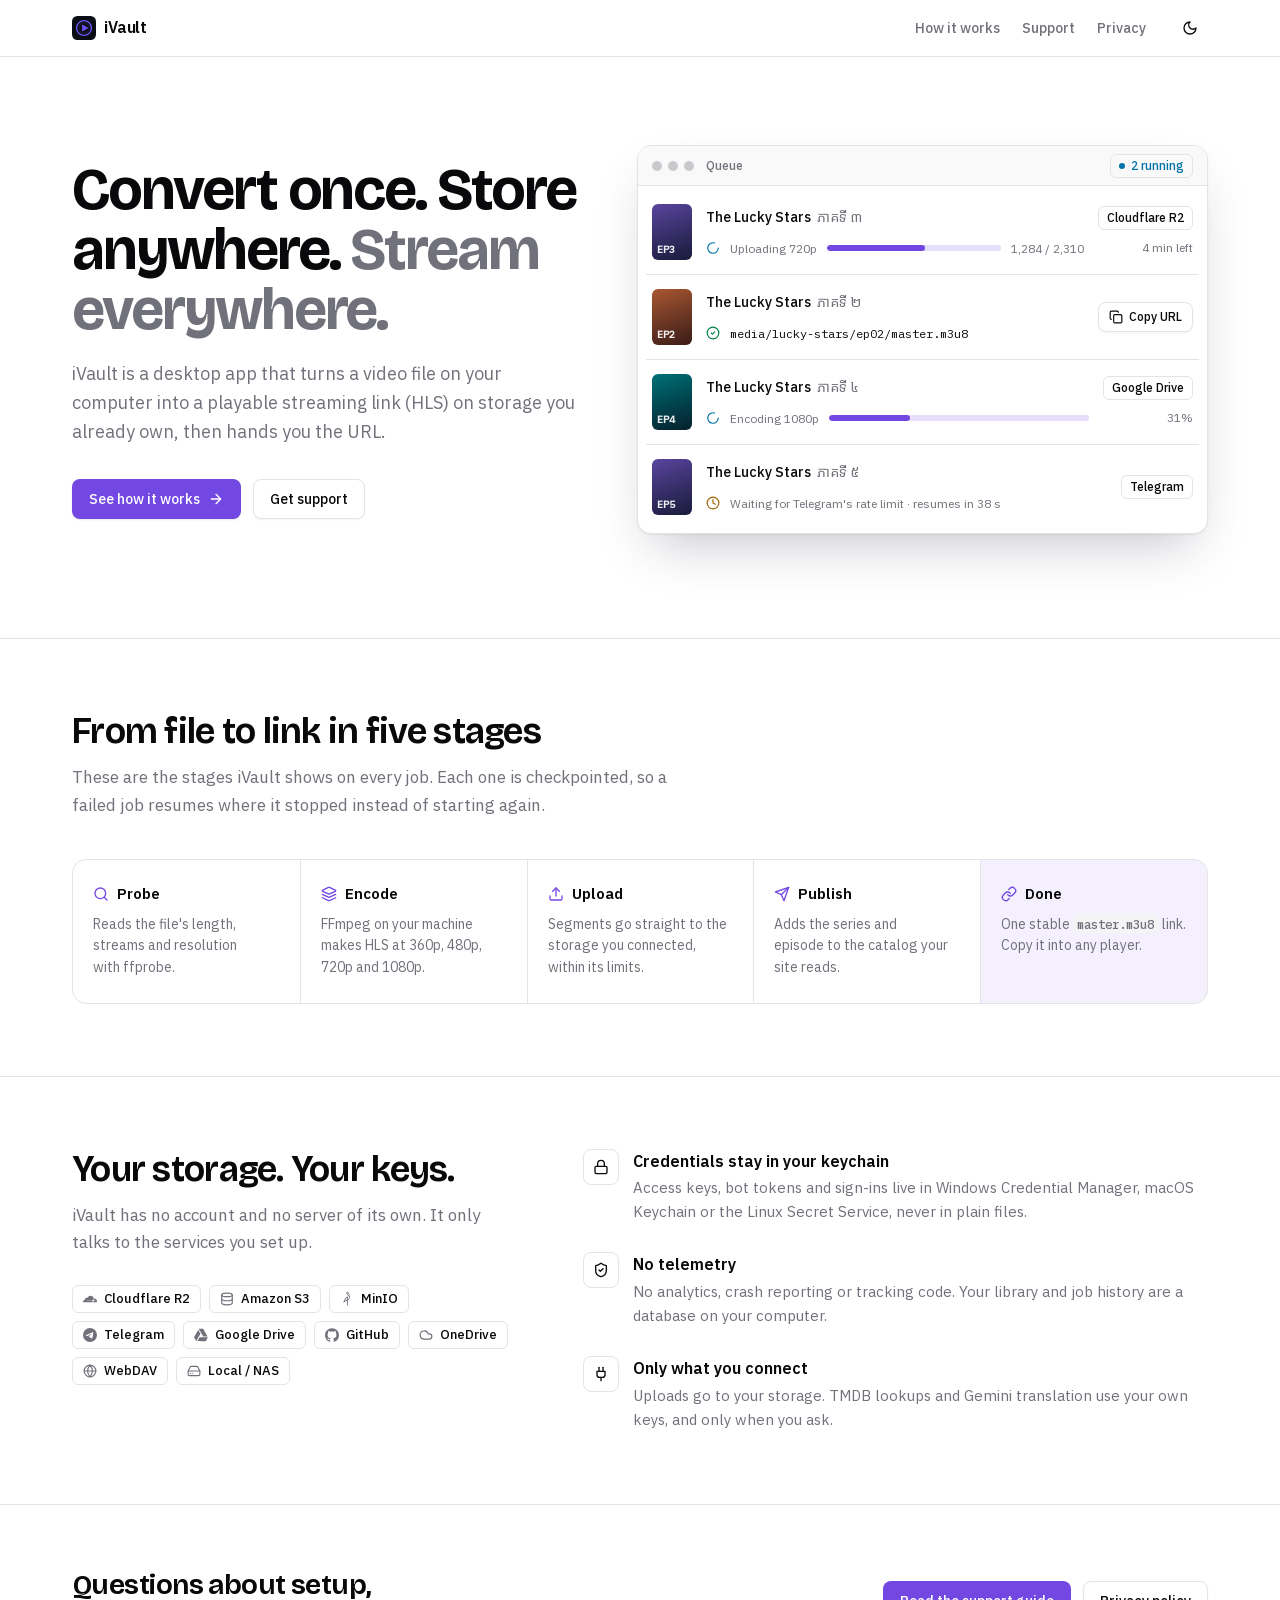
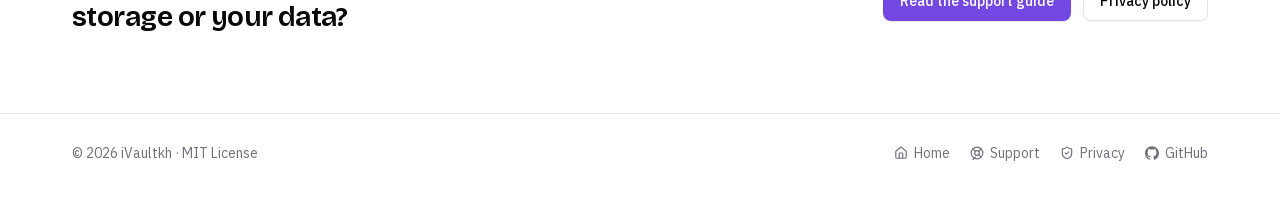
==== commit 6f334197: "feat: icon set, share card, provider logos and a display face favicon.ico + PNG/SVG favicons, apple-" ====
--- a/index.html
+++ b/index.html
@@ -6,7 +6,22 @@
   <title>iVault: video to a streaming link, on your own storage</title>
   <meta name="description" content="iVault turns a local video file into a stable HLS streaming link on storage you own: R2, S3, MinIO, Telegram, Google Drive, GitHub, OneDrive, WebDAV or a local folder.">
   <script src="assets/theme.js"></script>
+  <link rel="icon" href="favicon.ico" sizes="48x48">
   <link rel="icon" href="assets/logo.svg" type="image/svg+xml">
+  <link rel="apple-touch-icon" href="assets/icons/apple-touch-icon.png">
+  <link rel="manifest" href="site.webmanifest">
+  <meta name="theme-color" content="#0b0d14">
+  <link rel="canonical" href="https://ivaultkh.github.io/ivault-web/">
+  <meta property="og:type" content="website">
+  <meta property="og:site_name" content="iVault">
+  <meta property="og:title" content="iVault: video to a streaming link, on your own storage">
+  <meta property="og:description" content="iVault turns a local video file into a stable HLS streaming link on storage you own: R2, S3, MinIO, Telegram, Google Drive, GitHub, OneDrive, WebDAV or a local folder.">
+  <meta property="og:url" content="https://ivaultkh.github.io/ivault-web/">
+  <meta property="og:image" content="https://ivaultkh.github.io/ivault-web/assets/og-image.png">
+  <meta property="og:image:width" content="1200">
+  <meta property="og:image:height" content="630">
+  <meta property="og:image:alt" content="iVault: Convert once. Store anywhere. Stream everywhere.">
+  <meta name="twitter:card" content="summary_large_image">
   <link rel="stylesheet" href="assets/fonts.css">
   <link rel="stylesheet" href="assets/site.css">
 </head>
@@ -142,9 +157,7 @@
           <h2>Your storage. Your keys.</h2>
           <p>iVault has no account and no server of its own. It only talks to the services you set up.</p>
           <ul class="providers" aria-label="Supported storage">
-            <li class="badge">Cloudflare R2</li><li class="badge">Amazon S3</li><li class="badge">MinIO</li>
-            <li class="badge">Telegram</li><li class="badge">Google Drive</li><li class="badge">GitHub</li>
-            <li class="badge">OneDrive</li><li class="badge">WebDAV</li><li class="badge">Local / NAS</li>
+            <li class="badge provider"><i class="brand-logo" style="--logo:url(brands/cloudflare.svg)" aria-hidden="true"></i>Cloudflare R2</li><li class="badge provider"><svg class="icon" viewBox="0 0 24 24" aria-hidden="true"><ellipse cx="12" cy="5" rx="9" ry="3"/><path d="M3 5v14a9 3 0 0 0 18 0V5"/><path d="M3 12a9 3 0 0 0 18 0"/></svg>Amazon S3</li><li class="badge provider"><i class="brand-logo" style="--logo:url(brands/minio.svg)" aria-hidden="true"></i>MinIO</li><li class="badge provider"><i class="brand-logo" style="--logo:url(brands/telegram.svg)" aria-hidden="true"></i>Telegram</li><li class="badge provider"><i class="brand-logo" style="--logo:url(brands/googledrive.svg)" aria-hidden="true"></i>Google Drive</li><li class="badge provider"><i class="brand-logo" style="--logo:url(brands/github.svg)" aria-hidden="true"></i>GitHub</li><li class="badge provider"><svg class="icon" viewBox="0 0 24 24" aria-hidden="true"><path d="M17.5 19H9a7 7 0 1 1 6.71-9h1.79a4.5 4.5 0 1 1 0 9Z"/></svg>OneDrive</li><li class="badge provider"><svg class="icon" viewBox="0 0 24 24" aria-hidden="true"><circle cx="12" cy="12" r="10"/><path d="M12 2a14.5 14.5 0 0 0 0 20 14.5 14.5 0 0 0 0-20"/><path d="M2 12h20"/></svg>WebDAV</li><li class="badge provider"><svg class="icon" viewBox="0 0 24 24" aria-hidden="true"><path d="M22 12H2"/><path d="M5.45 5.11 2 12v6a2 2 0 0 0 2 2h16a2 2 0 0 0 2-2v-6l-3.45-6.89A2 2 0 0 0 16.76 4H7.24a2 2 0 0 0-1.79 1.11z"/><path d="M6 16h.01M10 16h.01"/></svg>Local / NAS</li>
           </ul>
         </div>
         <ul class="facts">
@@ -181,7 +194,7 @@
   <footer class="site-footer">
     <div class="container">
       <span>© 2026 iVaultkh · MIT License</span>
-      <nav aria-label="Footer"><a href="support/">Support</a><a href="privacy/">Privacy</a></nav>
+      <nav aria-label="Footer"><a href=""><svg class="icon" viewBox="0 0 24 24" aria-hidden="true"><path d="M15 21v-8a1 1 0 0 0-1-1h-4a1 1 0 0 0-1 1v8"/><path d="M3 10a2 2 0 0 1 .71-1.53l7-6a2 2 0 0 1 2.58 0l7 6A2 2 0 0 1 21 10v9a2 2 0 0 1-2 2H5a2 2 0 0 1-2-2z"/></svg>Home</a><a href="support/"><svg class="icon" viewBox="0 0 24 24" aria-hidden="true"><circle cx="12" cy="12" r="10"/><path d="m4.93 4.93 4.24 4.24m5.66 0 4.24-4.24m-4.24 9.9 4.24 4.24m-9.9 0-4.24 4.24"/><circle cx="12" cy="12" r="4"/></svg>Support</a><a href="privacy/"><svg class="icon" viewBox="0 0 24 24" aria-hidden="true"><path d="M20 13c0 5-3.5 7.5-7.66 8.95a1 1 0 0 1-.67-.01C7.5 20.5 4 18 4 13V6a1 1 0 0 1 1-1c2 0 4.5-1.2 6.24-2.72a1.17 1.17 0 0 1 1.52 0C14.51 3.81 17 5 19 5a1 1 0 0 1 1 1z"/><path d="m9 12 2 2 4-4"/></svg>Privacy</a><a href="https://github.com/iVaultkh/ivault-web"><i class="brand-logo" style="--logo:url(brands/github.svg)" aria-hidden="true"></i>GitHub</a></nav>
     </div>
   </footer>
 </body>
--- a/assets/fonts.css
+++ b/assets/fonts.css
@@ -156,3 +156,26 @@
   src: url(fonts/noto-sans-khmer-latin-400.woff2) format('woff2');
   unicode-range: U+0000-00FF, U+0131, U+0152-0153, U+02BB-02BC, U+02C6, U+02DA, U+02DC, U+0304, U+0308, U+0329, U+2000-206F, U+20AC, U+2122, U+2191, U+2193, U+2212, U+2215, U+FEFF, U+FFFD;
 }
+
+/* Bricolage Grotesque (OFL), variable weight 500-700 and optical size:
+   the display face for page and section headlines only. */
+/* latin-ext */
+@font-face {
+  font-family: 'Bricolage Grotesque';
+  font-style: normal;
+  font-weight: 500 700;
+  font-stretch: 100%;
+  font-display: swap;
+  src: url(fonts/bricolage-grotesque-latin-ext.woff2) format('woff2');
+  unicode-range: U+0100-02BA, U+02BD-02C5, U+02C7-02CC, U+02CE-02D7, U+02DD-02FF, U+0304, U+0308, U+0329, U+1D00-1DBF, U+1E00-1E9F, U+1EF2-1EFF, U+2020, U+20A0-20AB, U+20AD-20C0, U+2113, U+2C60-2C7F, U+A720-A7FF;
+}
+/* latin */
+@font-face {
+  font-family: 'Bricolage Grotesque';
+  font-style: normal;
+  font-weight: 500 700;
+  font-stretch: 100%;
+  font-display: swap;
+  src: url(fonts/bricolage-grotesque-latin.woff2) format('woff2');
+  unicode-range: U+0000-00FF, U+0131, U+0152-0153, U+02BB-02BC, U+02C6, U+02DA, U+02DC, U+0304, U+0308, U+0329, U+2000-206F, U+20AC, U+2122, U+2191, U+2193, U+2212, U+2215, U+FEFF, U+FFFD;
+}
--- a/assets/site.css
+++ b/assets/site.css
@@ -307,8 +307,8 @@
 }
 .accordion summary::-webkit-details-marker { display: none; }
 .accordion summary:hover { text-decoration: underline; }
-.accordion summary .icon { color: var(--muted-foreground); transition: transform 200ms var(--ease-out); }
-.accordion details[open] summary .icon { transform: rotate(180deg); }
+.accordion summary > .icon { color: var(--muted-foreground); transition: transform 200ms var(--ease-out); }
+.accordion details[open] summary > .icon { transform: rotate(180deg); }
 .accordion .panel { padding: 0 0 18px; }
 .accordion .panel p { margin: 0 0 10px; }
 .accordion .panel ol { margin: 0; }
@@ -421,3 +421,35 @@
 .contact-card p { margin: 0; }
 .contact-card .who { font-weight: 600; color: var(--foreground); }
 @media (max-width: 640px) { .contact-card { grid-template-columns: 1fr; } }
+
+/* ---------- display face, icons, brand marks ---------- */
+:root { --font-display: "Bricolage Grotesque", var(--font-sans); }
+.hero h1, .section h2, .cta-band h2, .policy-hero h1, .prose h1, .policy .prose h2 {
+  font-family: var(--font-display); font-optical-sizing: auto;
+}
+.hero h1, .policy-hero h1 { font-weight: 700; letter-spacing: -0.035em; }
+.section h2, .cta-band h2, .prose h1, .policy .prose h2 { font-weight: 650; letter-spacing: -0.02em; }
+.cta-band h2 { line-height: 1.15; }
+
+/* Simple Icons marks (CC0), tinted like every other icon via a mask.
+   --logo URLs are written relative to this stylesheet: a url() in a custom
+   property resolves where it is used, here, not in the page. */
+.brand-logo {
+  display: inline-block; flex: none; width: 14px; height: 14px; background: currentColor;
+  -webkit-mask: var(--logo) center / contain no-repeat; mask: var(--logo) center / contain no-repeat;
+}
+.providers .provider { gap: 7px; padding: 4px 10px; font-size: 13px; }
+.providers .provider .icon { width: 14px; height: 14px; }
+.providers .provider .brand-logo, .providers .provider .icon { color: var(--muted-foreground); transition: color 150ms; }
+.providers .provider:hover .brand-logo, .providers .provider:hover .icon { color: var(--primary); }
+
+.accordion .q { display: inline-flex; align-items: center; gap: 12px; }
+.accordion .lead {
+  width: 16px; height: 16px; color: var(--primary);
+}
+.table-wrap td .svc { width: 15px; height: 15px; margin-right: 8px; vertical-align: -2px; color: var(--primary); }
+.table-wrap td small { margin-left: 23px; }
+
+.site-footer nav { flex-wrap: wrap; gap: 8px 20px; }
+.site-footer nav a { display: inline-flex; align-items: center; gap: 6px; }
+.site-footer nav .icon, .site-footer nav .brand-logo { width: 14px; height: 14px; }
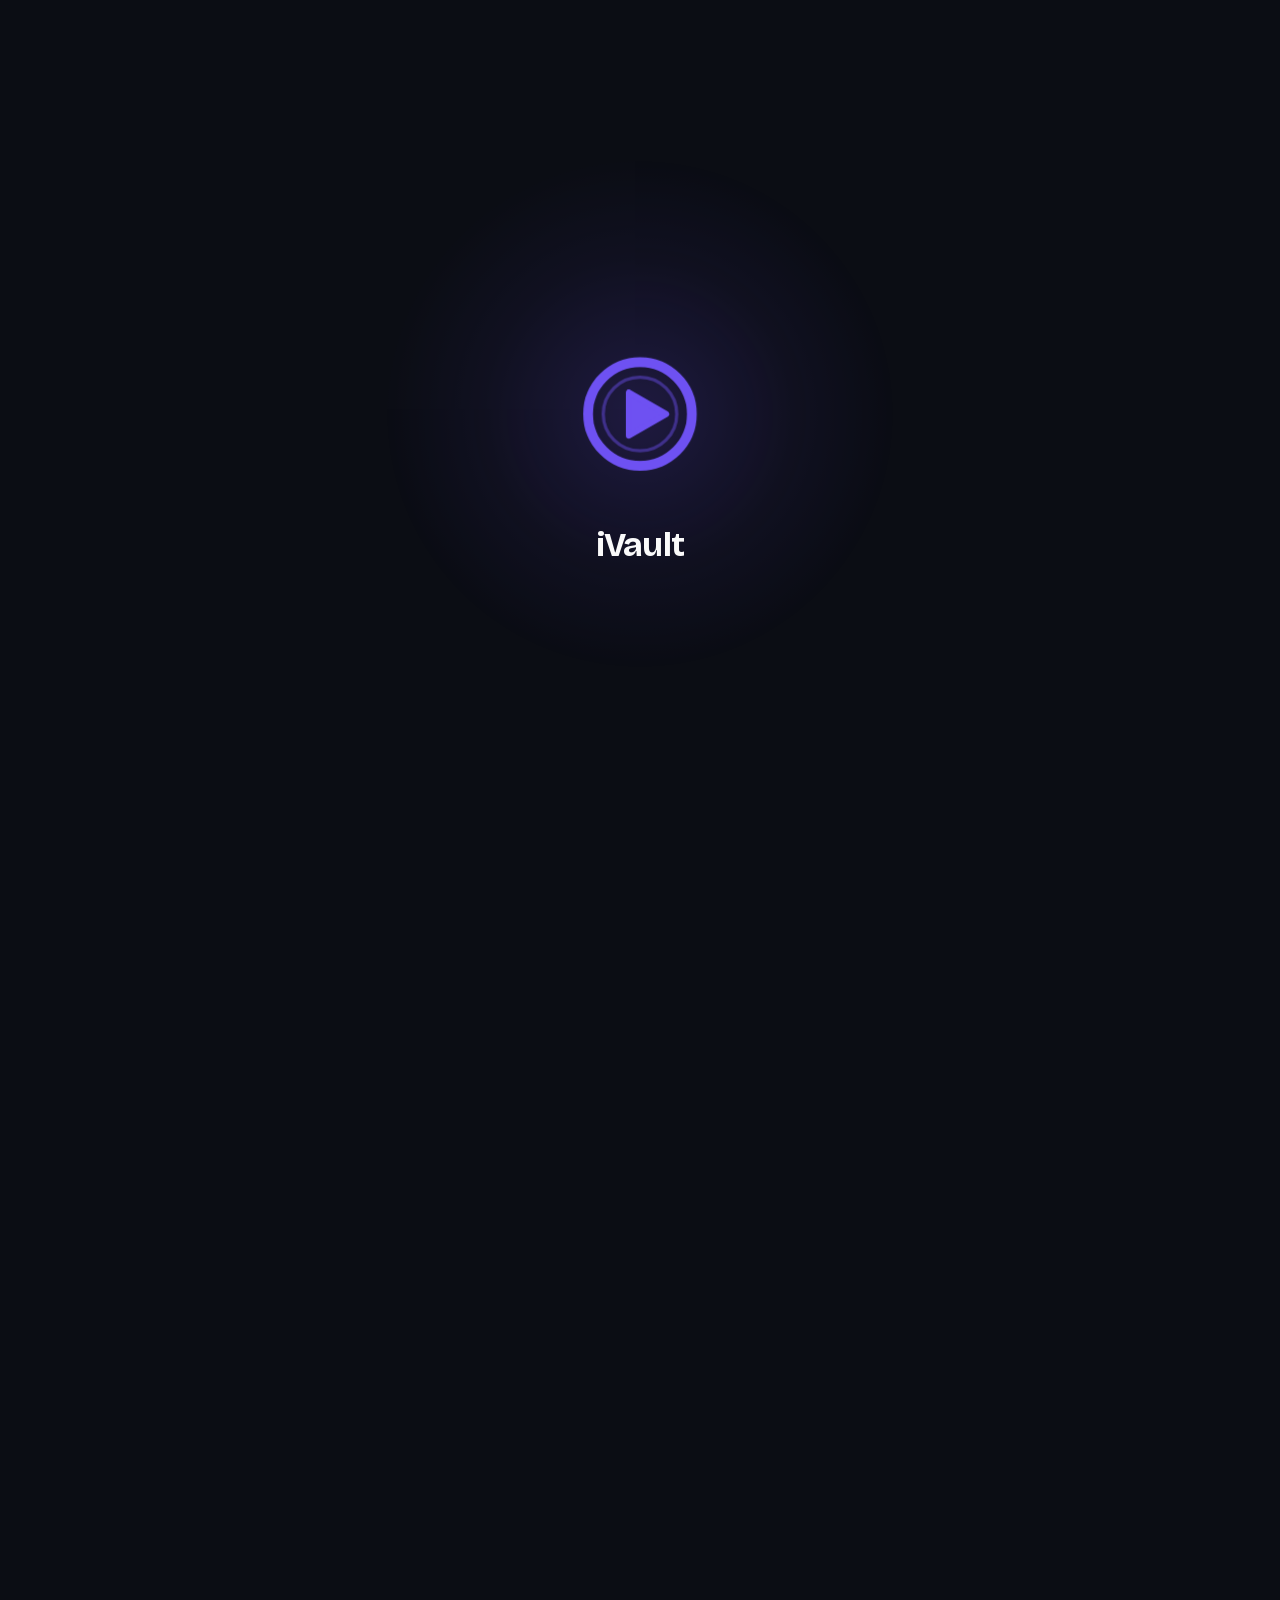
==== commit a0ee7e91: "feat: English-only pages and a brand intro on the home page The queue mock reads 'Episode N' instead" ====
--- a/index.html
+++ b/index.html
@@ -6,6 +6,7 @@
   <title>iVault: video to a streaming link, on your own storage</title>
   <meta name="description" content="iVault turns a local video file into a stable HLS streaming link on storage you own: R2, S3, MinIO, Telegram, Google Drive, GitHub, OneDrive, WebDAV or a local folder.">
   <script src="assets/theme.js"></script>
+  <script src="assets/intro.js"></script>
   <link rel="icon" href="favicon.ico" sizes="48x48">
   <link rel="icon" href="assets/logo.svg" type="image/svg+xml">
   <link rel="apple-touch-icon" href="assets/icons/apple-touch-icon.png">
@@ -65,7 +66,7 @@
           <ul class="queue">
             <li class="job">
               <span class="poster" aria-hidden="true">EP3</span>
-              <div class="job-title">The Lucky Stars<span class="km">ភាគទី ៣</span></div>
+              <div class="job-title">The Lucky Stars<span class="km">Episode 3</span></div>
               <div class="job-side">
                 <span class="badge">Cloudflare R2</span>
                 <span class="tabular" style="color:var(--muted-foreground);font-size:12px">4 min left</span>
@@ -79,7 +80,7 @@
             </li>
             <li class="job">
               <span class="poster p2" aria-hidden="true">EP2</span>
-              <div class="job-title">The Lucky Stars<span class="km">ភាគទី ២</span></div>
+              <div class="job-title">The Lucky Stars<span class="km">Episode 2</span></div>
               <div class="job-side">
                 <span class="btn btn-outline btn-sm" aria-hidden="true">
                   <svg class="icon" viewBox="0 0 24 24" style="width:14px;height:14px"><rect width="14" height="14" x="8" y="8" rx="2"/><path d="M4 16c-1.1 0-2-.9-2-2V4c0-1.1.9-2 2-2h10c1.1 0 2 .9 2 2"/></svg>
@@ -93,7 +94,7 @@
             </li>
             <li class="job">
               <span class="poster p3" aria-hidden="true">EP4</span>
-              <div class="job-title">The Lucky Stars<span class="km">ភាគទី ៤</span></div>
+              <div class="job-title">The Lucky Stars<span class="km">Episode 4</span></div>
               <div class="job-side">
                 <span class="badge">Google Drive</span>
                 <span class="tabular" style="color:var(--muted-foreground);font-size:12px">31%</span>
@@ -106,7 +107,7 @@
             </li>
             <li class="job">
               <span class="poster" aria-hidden="true">EP5</span>
-              <div class="job-title">The Lucky Stars<span class="km">ភាគទី ៥</span></div>
+              <div class="job-title">The Lucky Stars<span class="km">Episode 5</span></div>
               <div class="job-side">
                 <span class="badge">Telegram</span>
               </div>
--- a/assets/fonts.css
+++ b/assets/fonts.css
@@ -1,5 +1,5 @@
-/* Self-hosted from Google Fonts (OFL): IBM Plex Sans, IBM Plex Mono and
-   Noto Sans Khmer, Latin and Khmer subsets only. No request leaves this site. */
+/* Self-hosted from Google Fonts (OFL): IBM Plex Sans and IBM Plex Mono,
+   Latin subsets only. No request leaves this site. */
 /* latin-ext */
 @font-face {
   font-family: 'IBM Plex Mono';
@@ -96,66 +96,6 @@
   src: url(fonts/ibm-plex-sans-latin-400.woff2) format('woff2');
   unicode-range: U+0000-00FF, U+0131, U+0152-0153, U+02BB-02BC, U+02C6, U+02DA, U+02DC, U+0304, U+0308, U+0329, U+2000-206F, U+20AC, U+2122, U+2191, U+2193, U+2212, U+2215, U+FEFF, U+FFFD;
 }
-/* khmer */
-@font-face {
-  font-family: 'Noto Sans Khmer';
-  font-style: normal;
-  font-weight: 400;
-  font-stretch: 100%;
-  font-display: swap;
-  src: url(fonts/noto-sans-khmer-khmer-400.woff2) format('woff2');
-  unicode-range: U+1780-17FF, U+19E0-19FF, U+200C-200D, U+25CC;
-}
-/* latin-ext */
-@font-face {
-  font-family: 'Noto Sans Khmer';
-  font-style: normal;
-  font-weight: 400;
-  font-stretch: 100%;
-  font-display: swap;
-  src: url(fonts/noto-sans-khmer-latin-ext-400.woff2) format('woff2');
-  unicode-range: U+0100-02BA, U+02BD-02C5, U+02C7-02CC, U+02CE-02D7, U+02DD-02FF, U+0304, U+0308, U+0329, U+1D00-1DBF, U+1E00-1E9F, U+1EF2-1EFF, U+2020, U+20A0-20AB, U+20AD-20C0, U+2113, U+2C60-2C7F, U+A720-A7FF;
-}
-/* latin */
-@font-face {
-  font-family: 'Noto Sans Khmer';
-  font-style: normal;
-  font-weight: 400;
-  font-stretch: 100%;
-  font-display: swap;
-  src: url(fonts/noto-sans-khmer-latin-400.woff2) format('woff2');
-  unicode-range: U+0000-00FF, U+0131, U+0152-0153, U+02BB-02BC, U+02C6, U+02DA, U+02DC, U+0304, U+0308, U+0329, U+2000-206F, U+20AC, U+2122, U+2191, U+2193, U+2212, U+2215, U+FEFF, U+FFFD;
-}
-/* khmer */
-@font-face {
-  font-family: 'Noto Sans Khmer';
-  font-style: normal;
-  font-weight: 500;
-  font-stretch: 100%;
-  font-display: swap;
-  src: url(fonts/noto-sans-khmer-khmer-400.woff2) format('woff2');
-  unicode-range: U+1780-17FF, U+19E0-19FF, U+200C-200D, U+25CC;
-}
-/* latin-ext */
-@font-face {
-  font-family: 'Noto Sans Khmer';
-  font-style: normal;
-  font-weight: 500;
-  font-stretch: 100%;
-  font-display: swap;
-  src: url(fonts/noto-sans-khmer-latin-ext-400.woff2) format('woff2');
-  unicode-range: U+0100-02BA, U+02BD-02C5, U+02C7-02CC, U+02CE-02D7, U+02DD-02FF, U+0304, U+0308, U+0329, U+1D00-1DBF, U+1E00-1E9F, U+1EF2-1EFF, U+2020, U+20A0-20AB, U+20AD-20C0, U+2113, U+2C60-2C7F, U+A720-A7FF;
-}
-/* latin */
-@font-face {
-  font-family: 'Noto Sans Khmer';
-  font-style: normal;
-  font-weight: 500;
-  font-stretch: 100%;
-  font-display: swap;
-  src: url(fonts/noto-sans-khmer-latin-400.woff2) format('woff2');
-  unicode-range: U+0000-00FF, U+0131, U+0152-0153, U+02BB-02BC, U+02C6, U+02DA, U+02DC, U+0304, U+0308, U+0329, U+2000-206F, U+20AC, U+2122, U+2191, U+2193, U+2212, U+2215, U+FEFF, U+FFFD;
-}
 
 /* Bricolage Grotesque (OFL), variable weight 500-700 and optical size:
    the display face for page and section headlines only. */
--- a/assets/site.css
+++ b/assets/site.css
@@ -25,8 +25,8 @@
   --status-running: oklch(0.52 0.13 235);
   --status-warn: oklch(0.55 0.13 70);
   --shadow-window: 0 1px 2px oklch(0 0 0 / 0.06), 0 24px 48px -16px oklch(0.3 0.05 290 / 0.28);
-  --font-sans: "IBM Plex Sans", "Noto Sans Khmer", ui-sans-serif, system-ui, -apple-system, "Segoe UI", sans-serif;
-  --font-mono: "IBM Plex Mono", ui-monospace, SFMono-Regular, Menlo, "Noto Sans Khmer", monospace;
+  --font-sans: "IBM Plex Sans", ui-sans-serif, system-ui, -apple-system, "Segoe UI", sans-serif;
+  --font-mono: "IBM Plex Mono", ui-monospace, SFMono-Regular, Menlo, monospace;
   --ease-out: cubic-bezier(0.16, 1, 0.3, 1);
   color-scheme: light;
 }
@@ -453,3 +453,54 @@
 .site-footer nav { flex-wrap: wrap; gap: 8px 20px; }
 .site-footer nav a { display: inline-flex; align-items: center; gap: 6px; }
 .site-footer nav .icon, .site-footer nav .brand-logo { width: 14px; height: 14px; }
+
+/* ---------- brand intro (assets/intro.js) ---------- */
+html.intro-on, html.intro-on body { background: #0b0d14; }
+html.intro-on body > :not(.brand-intro) { visibility: hidden; }
+.brand-intro {
+  position: fixed; inset: 0; z-index: 100; display: grid; place-items: center;
+  background: #0b0d14; cursor: pointer;
+  transition: opacity 320ms var(--ease-out), filter 320ms var(--ease-out);
+}
+.brand-intro.leaving { opacity: 0; filter: blur(6px); pointer-events: none; }
+.brand-intro .stage { position: relative; display: flex; flex-direction: column; align-items: center; }
+.brand-intro svg { position: relative; width: 168px; height: 168px; overflow: visible; }
+.brand-intro .ring {
+  fill: none; stroke: #6e51f2; stroke-width: 30; stroke-linecap: round;
+  stroke-dasharray: 100; stroke-dashoffset: 100;
+  transform: rotate(-90deg); transform-origin: 256px 256px;
+  animation: intro-dial 820ms var(--ease-out) forwards;
+}
+.brand-intro .inner {
+  fill: none; stroke: #6e51f2; stroke-width: 10; opacity: 0;
+  transform: scale(0.82); transform-origin: 256px 256px;
+  animation: intro-settle 520ms var(--ease-out) 380ms forwards;
+}
+.brand-intro .play {
+  fill: #6e51f2; stroke: #6e51f2; stroke-width: 18; stroke-linejoin: round;
+  opacity: 0; transform: scale(0.4) rotate(-30deg); transform-origin: 262px 256px;
+  animation: intro-pop 560ms cubic-bezier(0.34, 1.56, 0.64, 1) 640ms forwards;
+}
+.brand-intro .glow {
+  position: absolute; left: 50%; top: 84px; width: 520px; height: 520px; margin-left: -260px; margin-top: -260px;
+  border-radius: 50%; pointer-events: none; opacity: 0;
+  background: radial-gradient(closest-side, rgba(110, 81, 242, 0.5), rgba(110, 81, 242, 0.14) 60%, transparent);
+  animation: intro-bloom 800ms var(--ease-out) 760ms forwards;
+}
+.brand-intro .word {
+  position: relative; margin-top: 22px; color: #fafafa;
+  font: 700 34px/1 var(--font-display); letter-spacing: -0.02em;
+  opacity: 0; transform: translateY(14px);
+  animation: intro-rise 420ms var(--ease-out) 1000ms forwards;
+}
+.brand-intro.reduce .ring { stroke-dashoffset: 0; }
+.brand-intro.reduce .inner { opacity: 0.45; transform: none; }
+.brand-intro.reduce .play, .brand-intro.reduce .word { opacity: 1; transform: none; }
+.brand-intro.reduce * { animation: none !important; }
+.brand-intro.reduce .glow { display: none; }
+@keyframes intro-dial { to { stroke-dashoffset: 0; transform: rotate(270deg); } }
+@keyframes intro-settle { to { opacity: 0.45; transform: scale(1); } }
+@keyframes intro-pop { to { opacity: 1; transform: none; } }
+@keyframes intro-bloom { 0% { opacity: 0; } 35% { opacity: 1; } 100% { opacity: 0.4; } }
+@keyframes intro-rise { to { opacity: 1; transform: none; } }
+
